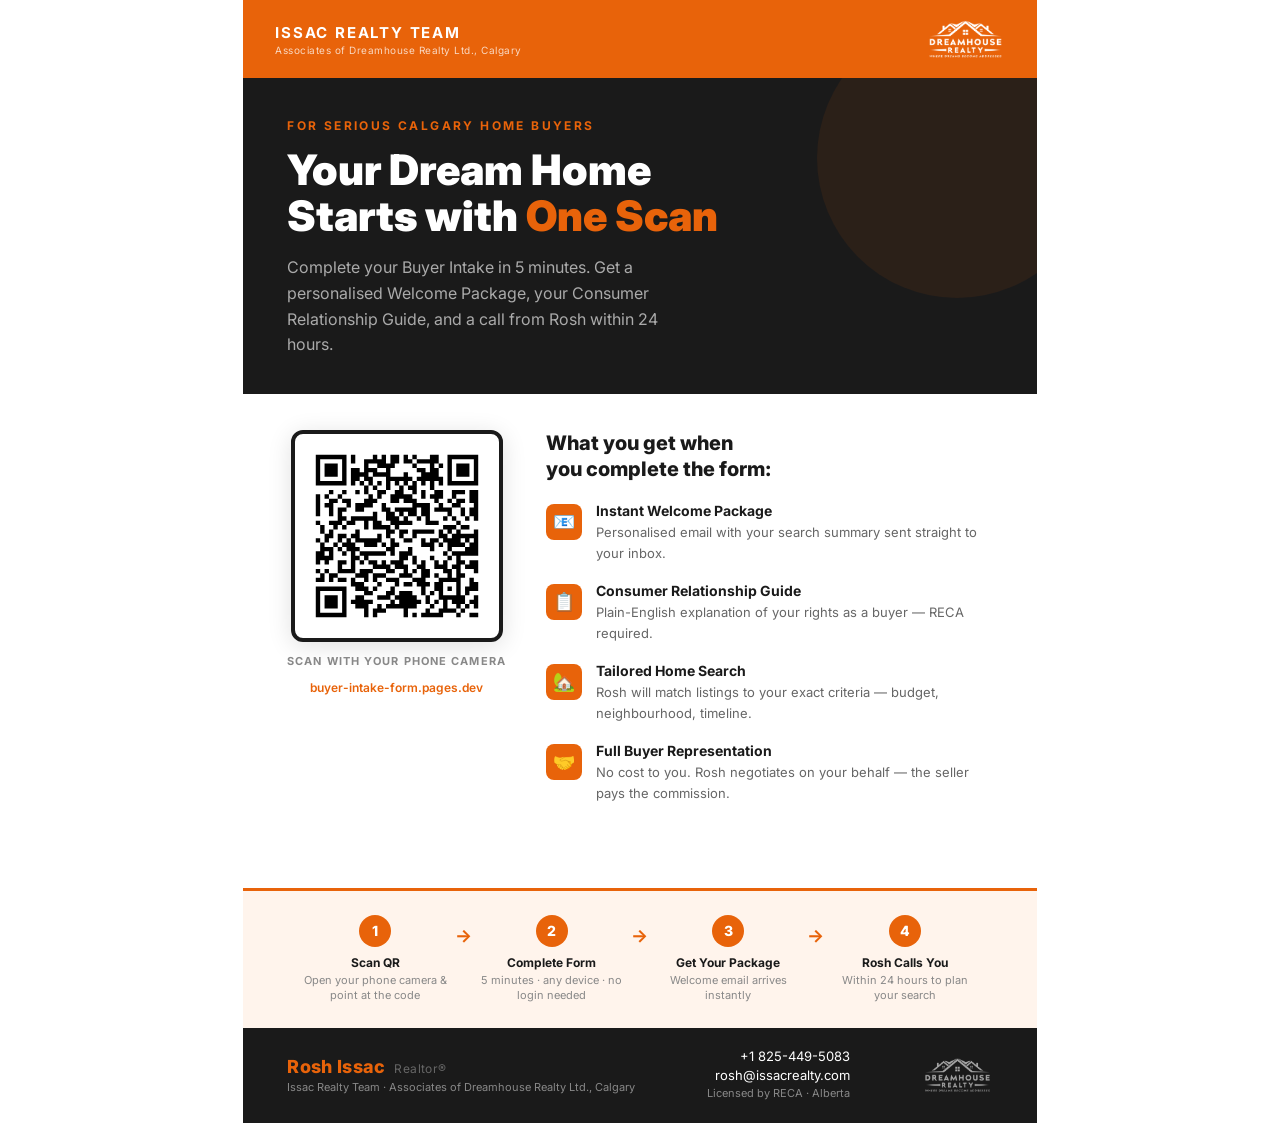
==== open-house-poster.html @ ca8ae50d "Move poster to root, fix asset paths" ====
<!DOCTYPE html>
<html lang="en">
<head>
  <meta charset="UTF-8">
  <title>Open House — Buyer Intake QR Poster</title>
  <style>
    @import url('https://fonts.googleapis.com/css2?family=Inter:wght@400;600;700;900&display=swap');

    * { box-sizing: border-box; margin: 0; padding: 0; }

    body {
      font-family: 'Inter', 'Segoe UI', Arial, sans-serif;
      background: #fff;
      width: 210mm;        /* A4 */
      min-height: 297mm;
      margin: 0 auto;
      color: #1A1A1A;
    }

    /* ---- Page ---- */
    .page {
      width: 210mm;
      min-height: 297mm;
      display: flex;
      flex-direction: column;
      position: relative;
      overflow: hidden;
    }

    /* ---- Top orange bar ---- */
    .top-bar {
      background: #E8630A;
      padding: 18px 32px;
      display: flex;
      align-items: center;
      justify-content: space-between;
    }

    .top-bar .brand-name {
      color: #fff;
      font-size: 15px;
      font-weight: 700;
      letter-spacing: 0.12em;
      text-transform: uppercase;
    }

    .top-bar .brand-sub {
      color: rgba(255,255,255,0.75);
      font-size: 10px;
      margin-top: 2px;
      letter-spacing: 0.05em;
    }

    .top-bar img {
      height: 42px;
      width: auto;
      filter: brightness(0) invert(1);
    }

    /* ---- Hero section ---- */
    .hero {
      background: #1A1A1A;
      padding: 40px 44px 36px;
      position: relative;
      overflow: hidden;
    }

    .hero::after {
      content: '';
      position: absolute;
      right: -60px;
      top: -60px;
      width: 280px;
      height: 280px;
      border-radius: 50%;
      background: #E8630A;
      opacity: 0.08;
    }

    .hero-eyebrow {
      color: #E8630A;
      font-size: 12px;
      font-weight: 700;
      letter-spacing: 0.2em;
      text-transform: uppercase;
      margin-bottom: 14px;
    }

    .hero h1 {
      color: #fff;
      font-size: 42px;
      font-weight: 900;
      line-height: 1.1;
      margin-bottom: 16px;
    }

    .hero h1 span { color: #E8630A; }

    .hero p {
      color: #aaa;
      font-size: 16px;
      line-height: 1.6;
      max-width: 420px;
    }

    /* ---- Middle content ---- */
    .content {
      flex: 1;
      padding: 36px 44px;
      display: flex;
      gap: 40px;
      align-items: flex-start;
    }

    /* QR block */
    .qr-block {
      flex-shrink: 0;
      display: flex;
      flex-direction: column;
      align-items: center;
      gap: 12px;
    }

    .qr-frame {
      border: 4px solid #1A1A1A;
      border-radius: 12px;
      padding: 12px;
      background: #fff;
      box-shadow: 0 4px 24px rgba(0,0,0,0.12);
    }

    .qr-frame svg {
      width: 180px;
      height: 180px;
      display: block;
    }

    .qr-label {
      font-size: 11px;
      font-weight: 700;
      color: #888;
      letter-spacing: 0.1em;
      text-transform: uppercase;
      text-align: center;
    }

    .qr-url {
      font-size: 12px;
      color: #E8630A;
      font-weight: 600;
      text-align: center;
      word-break: break-all;
    }

    /* Benefits block */
    .benefits {
      flex: 1;
    }

    .benefits h2 {
      font-size: 20px;
      font-weight: 800;
      color: #1A1A1A;
      margin-bottom: 20px;
      line-height: 1.3;
    }

    .benefit-item {
      display: flex;
      align-items: flex-start;
      gap: 14px;
      margin-bottom: 18px;
    }

    .benefit-icon {
      width: 36px;
      height: 36px;
      background: #E8630A;
      border-radius: 8px;
      display: flex;
      align-items: center;
      justify-content: center;
      font-size: 18px;
      flex-shrink: 0;
      margin-top: 2px;
    }

    .benefit-text strong {
      display: block;
      font-size: 14px;
      font-weight: 700;
      color: #1A1A1A;
      margin-bottom: 2px;
    }

    .benefit-text span {
      font-size: 13px;
      color: #666;
      line-height: 1.5;
    }

    /* ---- Steps strip ---- */
    .steps {
      background: #FFF4EC;
      border-top: 3px solid #E8630A;
      padding: 24px 44px;
      display: flex;
      gap: 0;
      align-items: flex-start;
    }

    .step {
      flex: 1;
      display: flex;
      flex-direction: column;
      align-items: center;
      text-align: center;
      position: relative;
      padding: 0 12px;
    }

    .step:not(:last-child)::after {
      content: '→';
      position: absolute;
      right: -8px;
      top: 10px;
      color: #E8630A;
      font-size: 18px;
      font-weight: 700;
    }

    .step-num {
      width: 32px;
      height: 32px;
      background: #E8630A;
      color: #fff;
      border-radius: 50%;
      font-size: 14px;
      font-weight: 800;
      display: flex;
      align-items: center;
      justify-content: center;
      margin-bottom: 8px;
    }

    .step strong {
      font-size: 12px;
      font-weight: 700;
      color: #1A1A1A;
      display: block;
      margin-bottom: 3px;
    }

    .step span {
      font-size: 11px;
      color: #888;
      line-height: 1.4;
    }

    /* ---- Agent footer ---- */
    .agent-footer {
      background: #1A1A1A;
      padding: 20px 44px;
      display: flex;
      align-items: center;
      justify-content: space-between;
    }

    .agent-info .agent-name {
      color: #E8630A;
      font-size: 18px;
      font-weight: 800;
      letter-spacing: 0.02em;
    }

    .agent-info .agent-title {
      color: #888;
      font-size: 11px;
      margin-top: 3px;
    }

    .agent-contact {
      text-align: right;
    }

    .agent-contact a, .agent-contact span {
      display: block;
      color: #fff;
      font-size: 13px;
      text-decoration: none;
      margin-bottom: 3px;
    }

    .agent-contact span { color: #888; font-size: 11px; }

    .dh-logo {
      height: 38px;
      width: auto;
    }

    /* ---- Print ---- */
    @media print {
      body { width: 210mm; }
      .page { page-break-after: always; }
    }
  </style>
</head>
<body>
<div class="page">

  <!-- Top orange bar -->
  <div class="top-bar">
    <div>
      <div class="brand-name">Issac Realty Team</div>
      <div class="brand-sub">Associates of Dreamhouse Realty Ltd., Calgary</div>
    </div>
    <img src="assets/dreamhouse-logo.png" alt="Dreamhouse Realty" onerror="this.style.display='none'">
  </div>

  <!-- Hero -->
  <div class="hero">
    <div class="hero-eyebrow">For Serious Calgary Home Buyers</div>
    <h1>Your Dream Home<br>Starts with <span>One Scan</span></h1>
    <p>
      Complete your Buyer Intake in 5 minutes. Get a personalised Welcome Package,
      your Consumer Relationship Guide, and a call from Rosh within 24 hours.
    </p>
  </div>

  <!-- Main content: QR + Benefits -->
  <div class="content">

    <!-- QR Code -->
    <div class="qr-block">
      <div class="qr-frame">
        <!-- Inline SVG QR code inserted by script below -->
        <div id="qr-placeholder" style="width:180px;height:180px;display:flex;align-items:center;justify-content:center;background:#f5f5f5;border-radius:6px;color:#888;font-size:12px;text-align:center;">
          QR Code loads here
        </div>
      </div>
      <div class="qr-label">Scan with your phone camera</div>
      <div class="qr-url">buyer-intake-form.pages.dev</div>
    </div>

    <!-- Benefits -->
    <div class="benefits">
      <h2>What you get when<br>you complete the form:</h2>

      <div class="benefit-item">
        <div class="benefit-icon">📧</div>
        <div class="benefit-text">
          <strong>Instant Welcome Package</strong>
          <span>Personalised email with your search summary sent straight to your inbox.</span>
        </div>
      </div>

      <div class="benefit-item">
        <div class="benefit-icon">📋</div>
        <div class="benefit-text">
          <strong>Consumer Relationship Guide</strong>
          <span>Plain-English explanation of your rights as a buyer — RECA required.</span>
        </div>
      </div>

      <div class="benefit-item">
        <div class="benefit-icon">🏡</div>
        <div class="benefit-text">
          <strong>Tailored Home Search</strong>
          <span>Rosh will match listings to your exact criteria — budget, neighbourhood, timeline.</span>
        </div>
      </div>

      <div class="benefit-item">
        <div class="benefit-icon">🤝</div>
        <div class="benefit-text">
          <strong>Full Buyer Representation</strong>
          <span>No cost to you. Rosh negotiates on your behalf — the seller pays the commission.</span>
        </div>
      </div>
    </div>

  </div>

  <!-- How it works steps -->
  <div class="steps">
    <div class="step">
      <div class="step-num">1</div>
      <strong>Scan QR</strong>
      <span>Open your phone camera & point at the code</span>
    </div>
    <div class="step">
      <div class="step-num">2</div>
      <strong>Complete Form</strong>
      <span>5 minutes · any device · no login needed</span>
    </div>
    <div class="step">
      <div class="step-num">3</div>
      <strong>Get Your Package</strong>
      <span>Welcome email arrives instantly</span>
    </div>
    <div class="step">
      <div class="step-num">4</div>
      <strong>Rosh Calls You</strong>
      <span>Within 24 hours to plan your search</span>
    </div>
  </div>

  <!-- Agent footer -->
  <div class="agent-footer">
    <div class="agent-info">
      <div class="agent-name">Rosh Issac &nbsp;<span style="color:#666;font-size:12px;font-weight:400;">Realtor®</span></div>
      <div class="agent-title">Issac Realty Team · Associates of Dreamhouse Realty Ltd., Calgary</div>
    </div>
    <div class="agent-contact">
      <a href="tel:+18254495083">+1 825-449-5083</a>
      <a href="mailto:rosh@issacrealty.com">rosh@issacrealty.com</a>
      <span>Licensed by RECA · Alberta</span>
    </div>
    <img src="assets/dreamhouse-logo.png" alt="Dreamhouse Realty" class="dh-logo"
         style="filter:brightness(0) invert(1); opacity:0.6;" onerror="this.style.display='none'">
  </div>

</div>

<!-- Load and inline the QR SVG -->
<script>
  fetch('assets/qr-buyer-intake.svg')
    .then(r => r.text())
    .then(svg => {
      const el = document.getElementById('qr-placeholder');
      el.outerHTML = svg.replace('<svg ', '<svg width="180" height="180" ');
    })
    .catch(() => {});
</script>
</body>
</html>
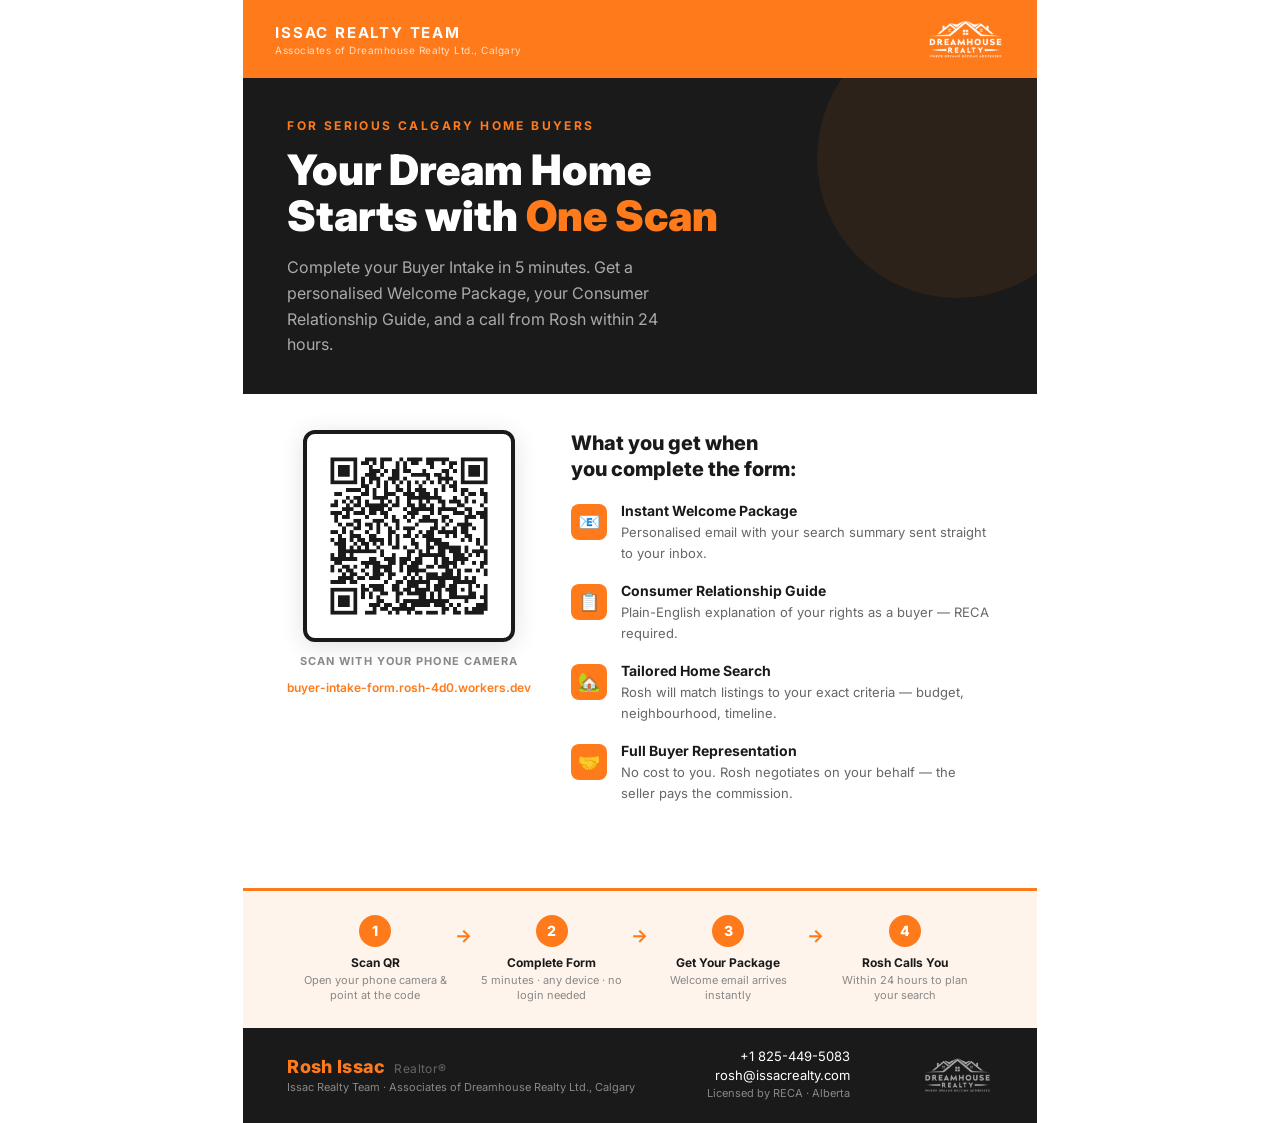
==== commit 3f7c2f53: "Reconcile committed source with live prod (Multi-Family intake, header/OG) The deployed buyer-intake" ====
--- a/open-house-poster.html
+++ b/open-house-poster.html
@@ -29,7 +29,7 @@
 
     /* ---- Top orange bar ---- */
     .top-bar {
-      background: #E8630A;
+      background: #FF7A1A;
       padding: 18px 32px;
       display: flex;
       align-items: center;
@@ -73,12 +73,12 @@
       width: 280px;
       height: 280px;
       border-radius: 50%;
-      background: #E8630A;
+      background: #FF7A1A;
       opacity: 0.08;
     }
 
     .hero-eyebrow {
-      color: #E8630A;
+      color: #FF7A1A;
       font-size: 12px;
       font-weight: 700;
       letter-spacing: 0.2em;
@@ -94,7 +94,7 @@
       margin-bottom: 16px;
     }
 
-    .hero h1 span { color: #E8630A; }
+    .hero h1 span { color: #FF7A1A; }
 
     .hero p {
       color: #aaa;
@@ -146,7 +146,7 @@
 
     .qr-url {
       font-size: 12px;
-      color: #E8630A;
+      color: #FF7A1A;
       font-weight: 600;
       text-align: center;
       word-break: break-all;
@@ -175,7 +175,7 @@
     .benefit-icon {
       width: 36px;
       height: 36px;
-      background: #E8630A;
+      background: #FF7A1A;
       border-radius: 8px;
       display: flex;
       align-items: center;
@@ -202,7 +202,7 @@
     /* ---- Steps strip ---- */
     .steps {
       background: #FFF4EC;
-      border-top: 3px solid #E8630A;
+      border-top: 3px solid #FF7A1A;
       padding: 24px 44px;
       display: flex;
       gap: 0;
@@ -224,7 +224,7 @@
       position: absolute;
       right: -8px;
       top: 10px;
-      color: #E8630A;
+      color: #FF7A1A;
       font-size: 18px;
       font-weight: 700;
     }
@@ -232,7 +232,7 @@
     .step-num {
       width: 32px;
       height: 32px;
-      background: #E8630A;
+      background: #FF7A1A;
       color: #fff;
       border-radius: 50%;
       font-size: 14px;
@@ -267,7 +267,7 @@
     }
 
     .agent-info .agent-name {
-      color: #E8630A;
+      color: #FF7A1A;
       font-size: 18px;
       font-weight: 800;
       letter-spacing: 0.02em;
@@ -333,13 +333,10 @@
     <!-- QR Code -->
     <div class="qr-block">
       <div class="qr-frame">
-        <!-- Inline SVG QR code inserted by script below -->
-        <div id="qr-placeholder" style="width:180px;height:180px;display:flex;align-items:center;justify-content:center;background:#f5f5f5;border-radius:6px;color:#888;font-size:12px;text-align:center;">
-          QR Code loads here
-        </div>
+        <img src="assets/qr-buyer-intake.png" alt="QR Code" style="width:180px;height:180px;display:block;">
       </div>
       <div class="qr-label">Scan with your phone camera</div>
-      <div class="qr-url">buyer-intake-form.pages.dev</div>
+      <div class="qr-url">buyer-intake-form.rosh-4d0.workers.dev</div>
     </div>
 
     <!-- Benefits -->
@@ -422,15 +419,5 @@
 
 </div>
 
-<!-- Load and inline the QR SVG -->
-<script>
-  fetch('assets/qr-buyer-intake.svg')
-    .then(r => r.text())
-    .then(svg => {
-      const el = document.getElementById('qr-placeholder');
-      el.outerHTML = svg.replace('<svg ', '<svg width="180" height="180" ');
-    })
-    .catch(() => {});
-</script>
 </body>
 </html>
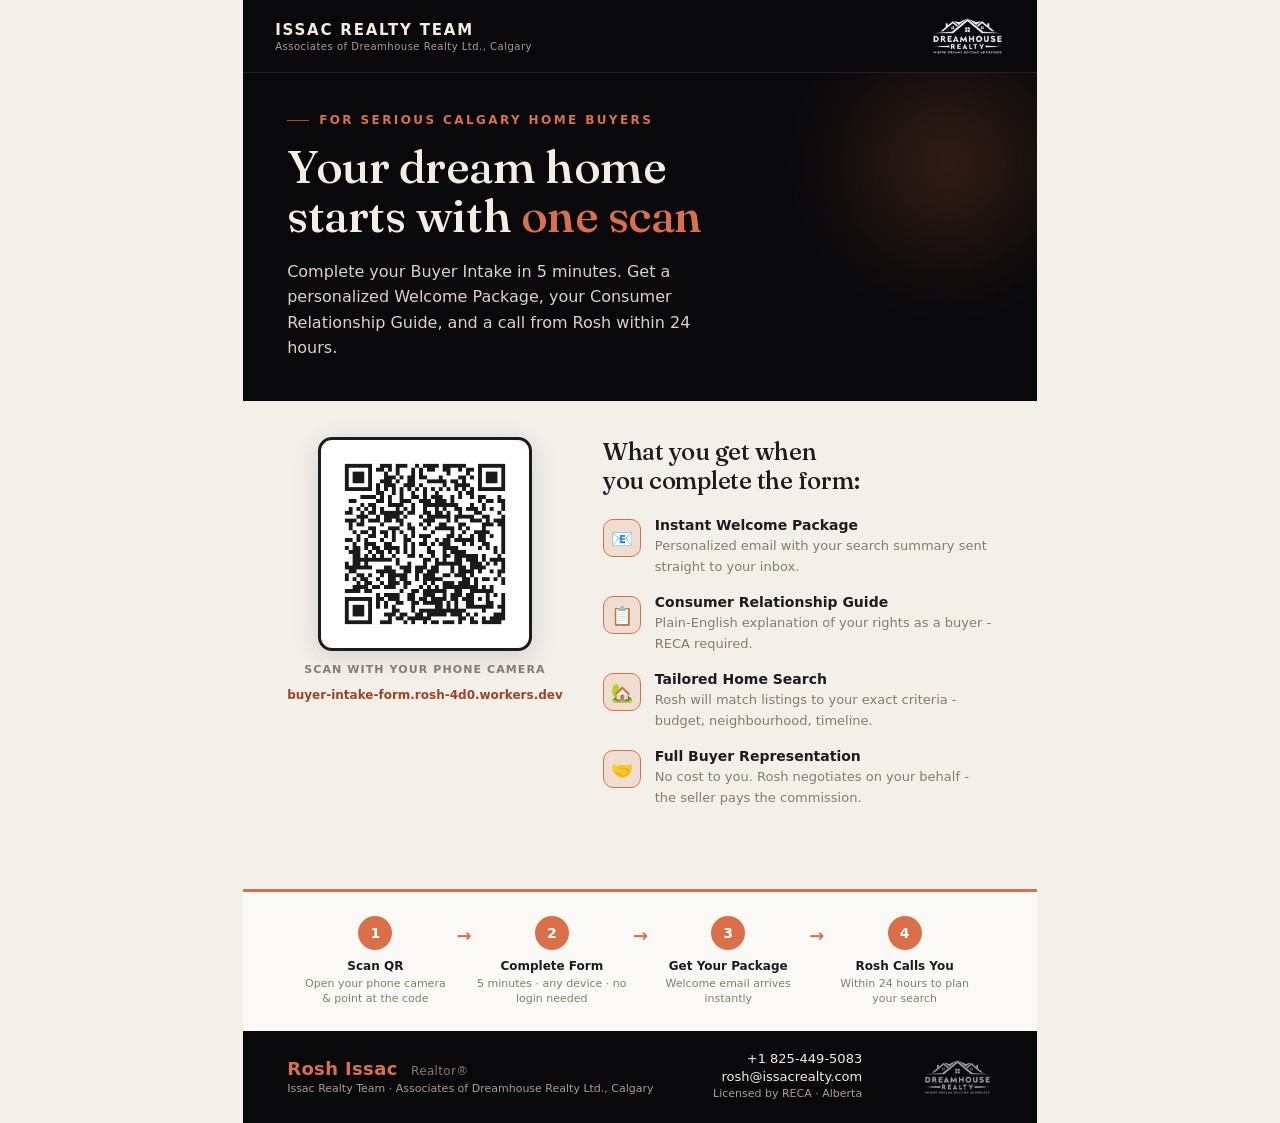
==== commit ca22f65f: "C-6: restyle thank-you page + open-house poster to the house style - thank-you.html: now fully self-" ====
--- a/open-house-poster.html
+++ b/open-house-poster.html
@@ -2,327 +2,141 @@
 <html lang="en">
 <head>
   <meta charset="UTF-8">
-  <title>Open House — Buyer Intake QR Poster</title>
+  <title>Open House - Buyer Intake QR Poster</title>
   <style>
-    @import url('https://fonts.googleapis.com/css2?family=Inter:wght@400;600;700;900&display=swap');
+    /* Open House QR poster (A4 print) — The Issac House Style, terracotta #d97047 */
+    @font-face{
+      font-family:"Fraunces";
+      src:url("assets/fraunces-latin-var.woff2") format("woff2");
+      font-weight:400 600;font-style:normal;font-display:swap;
+    }
+
+    :root{
+      --paper:#09090b; --ink:#f4eee2; --ink-soft:#d9d3c6; --muted:#a79f91;
+      --ivory:#f3efe9; --ivory-card:#fbf9f5; --charcoal:#1c1b20; --muted-l:#857c6f;
+      --accent:#d97047; --accent-soft:rgba(217,112,71,.14); --accent-ink:#9c4526;
+      --gold:#c9a25e; --grad-gold:linear-gradient(120deg,#dcbf86,#c9a25e 50%,#b08438);
+      --hair-l:rgba(28,27,32,.12);
+      --sans:-apple-system,BlinkMacSystemFont,"Segoe UI",system-ui,Roboto,Helvetica,Arial,sans-serif;
+      --serif:"Fraunces",Georgia,"Times New Roman",serif;
+    }
 
     * { box-sizing: border-box; margin: 0; padding: 0; }
 
     body {
-      font-family: 'Inter', 'Segoe UI', Arial, sans-serif;
-      background: #fff;
+      font-family: var(--sans);
+      background: var(--ivory);
       width: 210mm;        /* A4 */
       min-height: 297mm;
       margin: 0 auto;
-      color: #1A1A1A;
-    }
-
-    /* ---- Page ---- */
-    .page {
-      width: 210mm;
-      min-height: 297mm;
-      display: flex;
-      flex-direction: column;
-      position: relative;
-      overflow: hidden;
-    }
-
-    /* ---- Top orange bar ---- */
+      color: var(--charcoal);
+      -webkit-font-smoothing:antialiased;
+    }
+
+    .page { width:210mm; min-height:297mm; display:flex; flex-direction:column; position:relative; overflow:hidden; }
+
+    /* ---- Top brand bar (dark) ---- */
     .top-bar {
-      background: #FF7A1A;
-      padding: 18px 32px;
-      display: flex;
-      align-items: center;
-      justify-content: space-between;
-    }
-
-    .top-bar .brand-name {
-      color: #fff;
-      font-size: 15px;
-      font-weight: 700;
-      letter-spacing: 0.12em;
-      text-transform: uppercase;
-    }
-
-    .top-bar .brand-sub {
-      color: rgba(255,255,255,0.75);
-      font-size: 10px;
-      margin-top: 2px;
-      letter-spacing: 0.05em;
-    }
-
-    .top-bar img {
-      height: 42px;
-      width: auto;
-      filter: brightness(0) invert(1);
-    }
-
-    /* ---- Hero section ---- */
-    .hero {
-      background: #1A1A1A;
-      padding: 40px 44px 36px;
-      position: relative;
-      overflow: hidden;
-    }
-
+      background: var(--paper);
+      padding: 16px 32px;
+      display: flex; align-items: center; justify-content: space-between;
+      border-bottom: 1px solid rgba(244,238,226,.10);
+    }
+    .top-bar .brand-name { color: var(--ink); font-size:15px; font-weight:700; letter-spacing:.12em; text-transform:uppercase; }
+    .top-bar .brand-sub { color: var(--muted); font-size:10px; margin-top:2px; letter-spacing:.05em; }
+    .top-bar img { height:40px; width:auto; filter: brightness(0) invert(1); opacity:.95; }
+
+    /* ---- Dark cinematic hero ---- */
+    .hero { background: var(--paper); padding: 40px 44px 40px; position: relative; overflow: hidden; }
     .hero::after {
-      content: '';
-      position: absolute;
-      right: -60px;
-      top: -60px;
-      width: 280px;
-      height: 280px;
-      border-radius: 50%;
-      background: #FF7A1A;
-      opacity: 0.08;
-    }
-
+      content:''; position:absolute; right:-70px; top:-70px; width:320px; height:320px; border-radius:50%;
+      background: radial-gradient(circle, var(--accent), transparent 65%); opacity:.20; filter:blur(20px);
+    }
     .hero-eyebrow {
-      color: #FF7A1A;
-      font-size: 12px;
-      font-weight: 700;
-      letter-spacing: 0.2em;
-      text-transform: uppercase;
-      margin-bottom: 14px;
-    }
-
+      position:relative; color: var(--accent); font-size:12px; font-weight:700;
+      letter-spacing:.2em; text-transform:uppercase; margin-bottom:16px;
+      display:flex; align-items:center; gap:10px;
+    }
+    .hero-eyebrow::before{ content:''; width:22px; height:1px; background:var(--accent); opacity:.7; }
     .hero h1 {
-      color: #fff;
-      font-size: 42px;
-      font-weight: 900;
-      line-height: 1.1;
-      margin-bottom: 16px;
-    }
-
-    .hero h1 span { color: #FF7A1A; }
-
-    .hero p {
-      color: #aaa;
-      font-size: 16px;
-      line-height: 1.6;
-      max-width: 420px;
-    }
-
-    /* ---- Middle content ---- */
-    .content {
-      flex: 1;
-      padding: 36px 44px;
-      display: flex;
-      gap: 40px;
-      align-items: flex-start;
-    }
-
-    /* QR block */
-    .qr-block {
-      flex-shrink: 0;
-      display: flex;
-      flex-direction: column;
-      align-items: center;
-      gap: 12px;
-    }
-
+      position:relative; color: var(--ink); font-family: var(--serif); font-size:46px; font-weight:500;
+      line-height:1.06; letter-spacing:-.01em; margin-bottom:18px;
+    }
+    .hero h1 span { color: var(--accent); }
+    .hero p { position:relative; color: var(--ink-soft); font-size:16px; line-height:1.6; max-width:440px; }
+
+    /* ---- Middle content (ivory) ---- */
+    .content { flex:1; padding:36px 44px; display:flex; gap:40px; align-items:flex-start; background:var(--ivory); }
+
+    .qr-block { flex-shrink:0; display:flex; flex-direction:column; align-items:center; gap:12px; }
     .qr-frame {
-      border: 4px solid #1A1A1A;
-      border-radius: 12px;
-      padding: 12px;
-      background: #fff;
-      box-shadow: 0 4px 24px rgba(0,0,0,0.12);
-    }
-
-    .qr-frame svg {
-      width: 180px;
-      height: 180px;
-      display: block;
-    }
-
-    .qr-label {
-      font-size: 11px;
-      font-weight: 700;
-      color: #888;
-      letter-spacing: 0.1em;
-      text-transform: uppercase;
-      text-align: center;
-    }
-
-    .qr-url {
-      font-size: 12px;
-      color: #FF7A1A;
-      font-weight: 600;
-      text-align: center;
-      word-break: break-all;
-    }
-
-    /* Benefits block */
-    .benefits {
-      flex: 1;
-    }
-
+      border:3px solid var(--charcoal); border-radius:14px; padding:12px; background:#fff;
+      box-shadow:0 6px 26px rgba(28,27,32,.14);
+    }
+    .qr-frame img { width:184px; height:184px; display:block; }
+    .qr-label { font-size:11px; font-weight:700; color:var(--muted-l); letter-spacing:.1em; text-transform:uppercase; text-align:center; }
+    .qr-url { font-size:12px; color:var(--accent-ink); font-weight:700; text-align:center; word-break:break-all; }
+
+    .benefits { flex:1; }
     .benefits h2 {
-      font-size: 20px;
-      font-weight: 800;
-      color: #1A1A1A;
-      margin-bottom: 20px;
-      line-height: 1.3;
-    }
-
-    .benefit-item {
-      display: flex;
-      align-items: flex-start;
-      gap: 14px;
-      margin-bottom: 18px;
-    }
-
+      font-family:var(--serif); font-size:24px; font-weight:500; letter-spacing:-.01em;
+      color:var(--charcoal); margin-bottom:22px; line-height:1.22;
+    }
+    .benefit-item { display:flex; align-items:flex-start; gap:14px; margin-bottom:18px; }
     .benefit-icon {
-      width: 36px;
-      height: 36px;
-      background: #FF7A1A;
-      border-radius: 8px;
-      display: flex;
-      align-items: center;
-      justify-content: center;
-      font-size: 18px;
-      flex-shrink: 0;
-      margin-top: 2px;
-    }
-
-    .benefit-text strong {
-      display: block;
-      font-size: 14px;
-      font-weight: 700;
-      color: #1A1A1A;
-      margin-bottom: 2px;
-    }
-
-    .benefit-text span {
-      font-size: 13px;
-      color: #666;
-      line-height: 1.5;
-    }
-
-    /* ---- Steps strip ---- */
+      width:38px; height:38px; background:var(--accent-soft); border:1px solid var(--accent);
+      border-radius:10px; display:flex; align-items:center; justify-content:center; font-size:18px;
+      flex-shrink:0; margin-top:2px;
+    }
+    .benefit-text strong { display:block; font-size:14px; font-weight:700; color:var(--charcoal); margin-bottom:2px; }
+    .benefit-text span { font-size:13px; color:var(--muted-l); line-height:1.5; }
+
+    /* ---- Steps strip (warm ivory) ---- */
     .steps {
-      background: #FFF4EC;
-      border-top: 3px solid #FF7A1A;
-      padding: 24px 44px;
-      display: flex;
-      gap: 0;
-      align-items: flex-start;
-    }
-
-    .step {
-      flex: 1;
-      display: flex;
-      flex-direction: column;
-      align-items: center;
-      text-align: center;
-      position: relative;
-      padding: 0 12px;
-    }
-
+      background:var(--ivory-card); border-top:3px solid var(--accent);
+      padding:24px 44px; display:flex; gap:0; align-items:flex-start;
+    }
+    .step { flex:1; display:flex; flex-direction:column; align-items:center; text-align:center; position:relative; padding:0 12px; }
     .step:not(:last-child)::after {
-      content: '→';
-      position: absolute;
-      right: -8px;
-      top: 10px;
-      color: #FF7A1A;
-      font-size: 18px;
-      font-weight: 700;
-    }
-
+      content:'\2192'; position:absolute; right:-8px; top:9px; color:var(--accent); font-size:18px; font-weight:700;
+    }
     .step-num {
-      width: 32px;
-      height: 32px;
-      background: #FF7A1A;
-      color: #fff;
-      border-radius: 50%;
-      font-size: 14px;
-      font-weight: 800;
-      display: flex;
-      align-items: center;
-      justify-content: center;
-      margin-bottom: 8px;
-    }
-
-    .step strong {
-      font-size: 12px;
-      font-weight: 700;
-      color: #1A1A1A;
-      display: block;
-      margin-bottom: 3px;
-    }
-
-    .step span {
-      font-size: 11px;
-      color: #888;
-      line-height: 1.4;
-    }
-
-    /* ---- Agent footer ---- */
-    .agent-footer {
-      background: #1A1A1A;
-      padding: 20px 44px;
-      display: flex;
-      align-items: center;
-      justify-content: space-between;
-    }
-
-    .agent-info .agent-name {
-      color: #FF7A1A;
-      font-size: 18px;
-      font-weight: 800;
-      letter-spacing: 0.02em;
-    }
-
-    .agent-info .agent-title {
-      color: #888;
-      font-size: 11px;
-      margin-top: 3px;
-    }
-
-    .agent-contact {
-      text-align: right;
-    }
-
-    .agent-contact a, .agent-contact span {
-      display: block;
-      color: #fff;
-      font-size: 13px;
-      text-decoration: none;
-      margin-bottom: 3px;
-    }
-
-    .agent-contact span { color: #888; font-size: 11px; }
-
-    .dh-logo {
-      height: 38px;
-      width: auto;
-    }
-
-    /* ---- Print ---- */
-    @media print {
-      body { width: 210mm; }
-      .page { page-break-after: always; }
-    }
+      width:34px; height:34px; background:var(--accent); color:#fff; border-radius:50%;
+      font-size:14px; font-weight:800; display:flex; align-items:center; justify-content:center; margin-bottom:9px;
+    }
+    .step strong { font-size:12px; font-weight:700; color:var(--charcoal); display:block; margin-bottom:3px; }
+    .step span { font-size:11px; color:var(--muted-l); line-height:1.4; }
+
+    /* ---- Agent footer (dark band) ---- */
+    .agent-footer { background:var(--paper); padding:20px 44px; display:flex; align-items:center; justify-content:space-between; }
+    .agent-info .agent-name { color:var(--accent); font-size:18px; font-weight:800; letter-spacing:.02em; }
+    .agent-info .agent-title { color:var(--muted); font-size:11px; margin-top:3px; }
+    .agent-contact { text-align:right; }
+    .agent-contact a, .agent-contact span { display:block; color:var(--ink); font-size:13px; text-decoration:none; margin-bottom:3px; }
+    .agent-contact span { color:var(--muted); font-size:11px; }
+    .dh-logo { height:38px; width:auto; }
+
+    @media print { body { width:210mm; } .page { page-break-after: always; } }
   </style>
 </head>
 <body>
 <div class="page">
 
-  <!-- Top orange bar -->
+  <!-- Top brand bar -->
   <div class="top-bar">
     <div>
       <div class="brand-name">Issac Realty Team</div>
       <div class="brand-sub">Associates of Dreamhouse Realty Ltd., Calgary</div>
     </div>
-    <img src="assets/dreamhouse-logo.png" alt="Dreamhouse Realty" onerror="this.style.display='none'">
+    <img src="icons/dreamhouse-logo.png" alt="Dreamhouse Realty" onerror="this.style.display='none'">
   </div>
 
   <!-- Hero -->
   <div class="hero">
     <div class="hero-eyebrow">For Serious Calgary Home Buyers</div>
-    <h1>Your Dream Home<br>Starts with <span>One Scan</span></h1>
+    <h1>Your dream home<br>starts with <span>one scan</span></h1>
     <p>
-      Complete your Buyer Intake in 5 minutes. Get a personalised Welcome Package,
+      Complete your Buyer Intake in 5 minutes. Get a personalized Welcome Package,
       your Consumer Relationship Guide, and a call from Rosh within 24 hours.
     </p>
   </div>
@@ -333,7 +147,7 @@
     <!-- QR Code -->
     <div class="qr-block">
       <div class="qr-frame">
-        <img src="assets/qr-buyer-intake.png" alt="QR Code" style="width:180px;height:180px;display:block;">
+        <img src="assets/qr-buyer-intake.png" alt="QR Code">
       </div>
       <div class="qr-label">Scan with your phone camera</div>
       <div class="qr-url">buyer-intake-form.rosh-4d0.workers.dev</div>
@@ -347,7 +161,7 @@
         <div class="benefit-icon">📧</div>
         <div class="benefit-text">
           <strong>Instant Welcome Package</strong>
-          <span>Personalised email with your search summary sent straight to your inbox.</span>
+          <span>Personalized email with your search summary sent straight to your inbox.</span>
         </div>
       </div>
 
@@ -355,7 +169,7 @@
         <div class="benefit-icon">📋</div>
         <div class="benefit-text">
           <strong>Consumer Relationship Guide</strong>
-          <span>Plain-English explanation of your rights as a buyer — RECA required.</span>
+          <span>Plain-English explanation of your rights as a buyer - RECA required.</span>
         </div>
       </div>
 
@@ -363,7 +177,7 @@
         <div class="benefit-icon">🏡</div>
         <div class="benefit-text">
           <strong>Tailored Home Search</strong>
-          <span>Rosh will match listings to your exact criteria — budget, neighbourhood, timeline.</span>
+          <span>Rosh will match listings to your exact criteria - budget, neighbourhood, timeline.</span>
         </div>
       </div>
 
@@ -371,7 +185,7 @@
         <div class="benefit-icon">🤝</div>
         <div class="benefit-text">
           <strong>Full Buyer Representation</strong>
-          <span>No cost to you. Rosh negotiates on your behalf — the seller pays the commission.</span>
+          <span>No cost to you. Rosh negotiates on your behalf - the seller pays the commission.</span>
         </div>
       </div>
     </div>
@@ -383,7 +197,7 @@
     <div class="step">
       <div class="step-num">1</div>
       <strong>Scan QR</strong>
-      <span>Open your phone camera & point at the code</span>
+      <span>Open your phone camera &amp; point at the code</span>
     </div>
     <div class="step">
       <div class="step-num">2</div>
@@ -405,7 +219,7 @@
   <!-- Agent footer -->
   <div class="agent-footer">
     <div class="agent-info">
-      <div class="agent-name">Rosh Issac &nbsp;<span style="color:#666;font-size:12px;font-weight:400;">Realtor®</span></div>
+      <div class="agent-name">Rosh Issac &nbsp;<span style="color:var(--muted-l);font-size:12px;font-weight:400;">Realtor®</span></div>
       <div class="agent-title">Issac Realty Team · Associates of Dreamhouse Realty Ltd., Calgary</div>
     </div>
     <div class="agent-contact">
@@ -413,7 +227,7 @@
       <a href="mailto:rosh@issacrealty.com">rosh@issacrealty.com</a>
       <span>Licensed by RECA · Alberta</span>
     </div>
-    <img src="assets/dreamhouse-logo.png" alt="Dreamhouse Realty" class="dh-logo"
+    <img src="icons/dreamhouse-logo.png" alt="Dreamhouse Realty" class="dh-logo"
          style="filter:brightness(0) invert(1); opacity:0.6;" onerror="this.style.display='none'">
   </div>
 
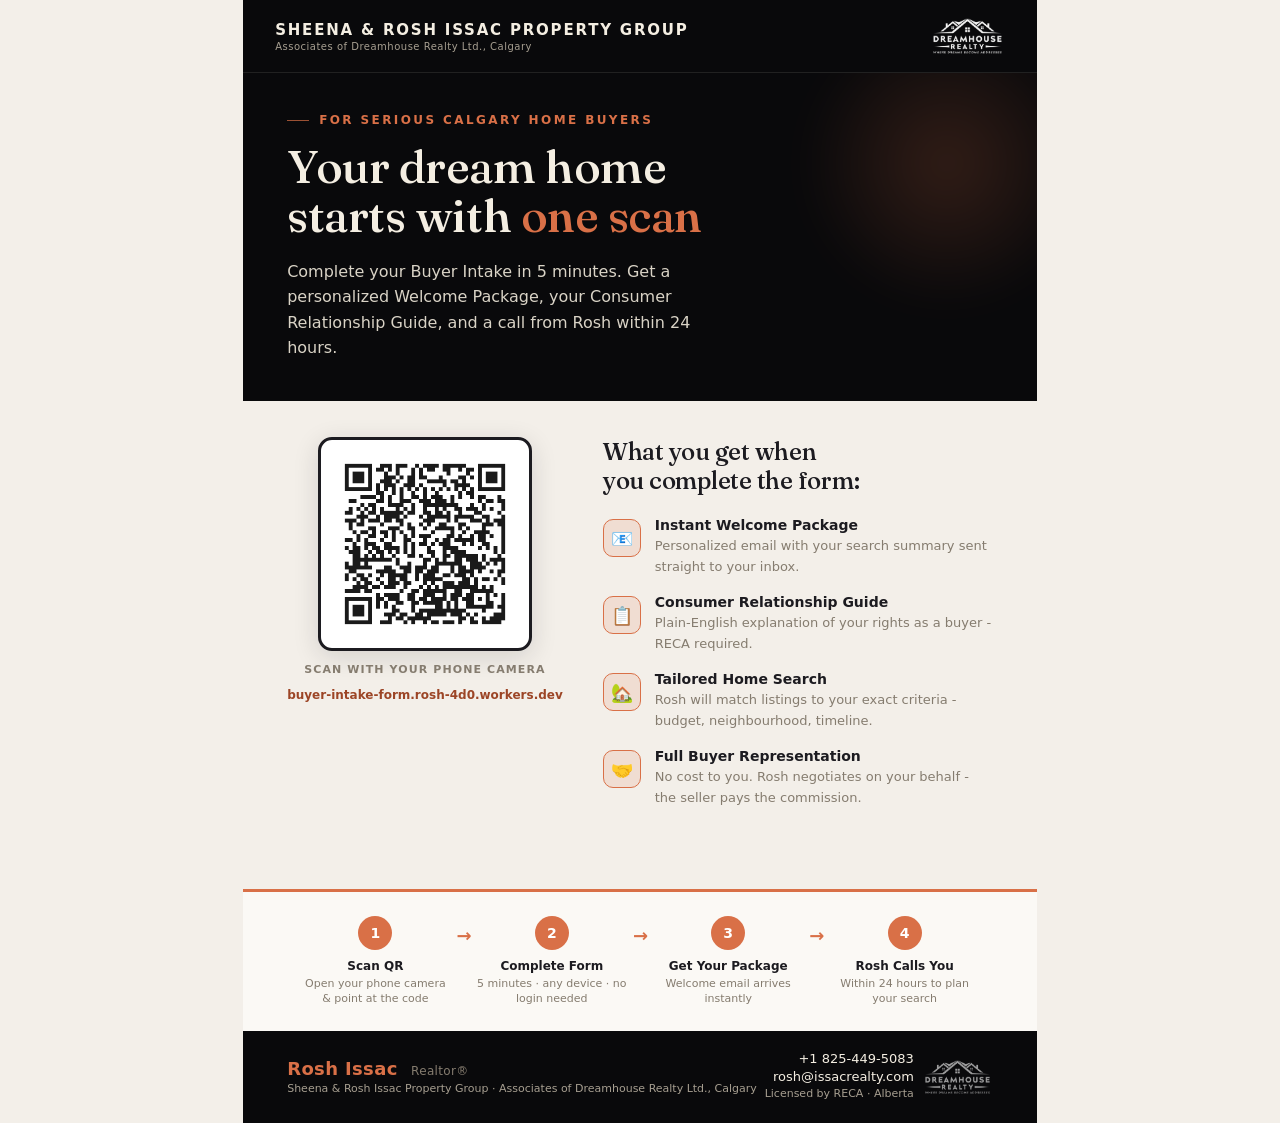
==== commit 135afeff: "C-6 RECA fix: replace forbidden 'Issac Realty Team' with full team + brokerage line on every client " ====
--- a/open-house-poster.html
+++ b/open-house-poster.html
@@ -125,7 +125,7 @@
   <!-- Top brand bar -->
   <div class="top-bar">
     <div>
-      <div class="brand-name">Issac Realty Team</div>
+      <div class="brand-name">Sheena &amp; Rosh Issac Property Group</div>
       <div class="brand-sub">Associates of Dreamhouse Realty Ltd., Calgary</div>
     </div>
     <img src="icons/dreamhouse-logo.png" alt="Dreamhouse Realty" onerror="this.style.display='none'">
@@ -220,7 +220,7 @@
   <div class="agent-footer">
     <div class="agent-info">
       <div class="agent-name">Rosh Issac &nbsp;<span style="color:var(--muted-l);font-size:12px;font-weight:400;">Realtor®</span></div>
-      <div class="agent-title">Issac Realty Team · Associates of Dreamhouse Realty Ltd., Calgary</div>
+      <div class="agent-title">Sheena &amp; Rosh Issac Property Group · Associates of Dreamhouse Realty Ltd., Calgary</div>
     </div>
     <div class="agent-contact">
       <a href="tel:+18254495083">+1 825-449-5083</a>
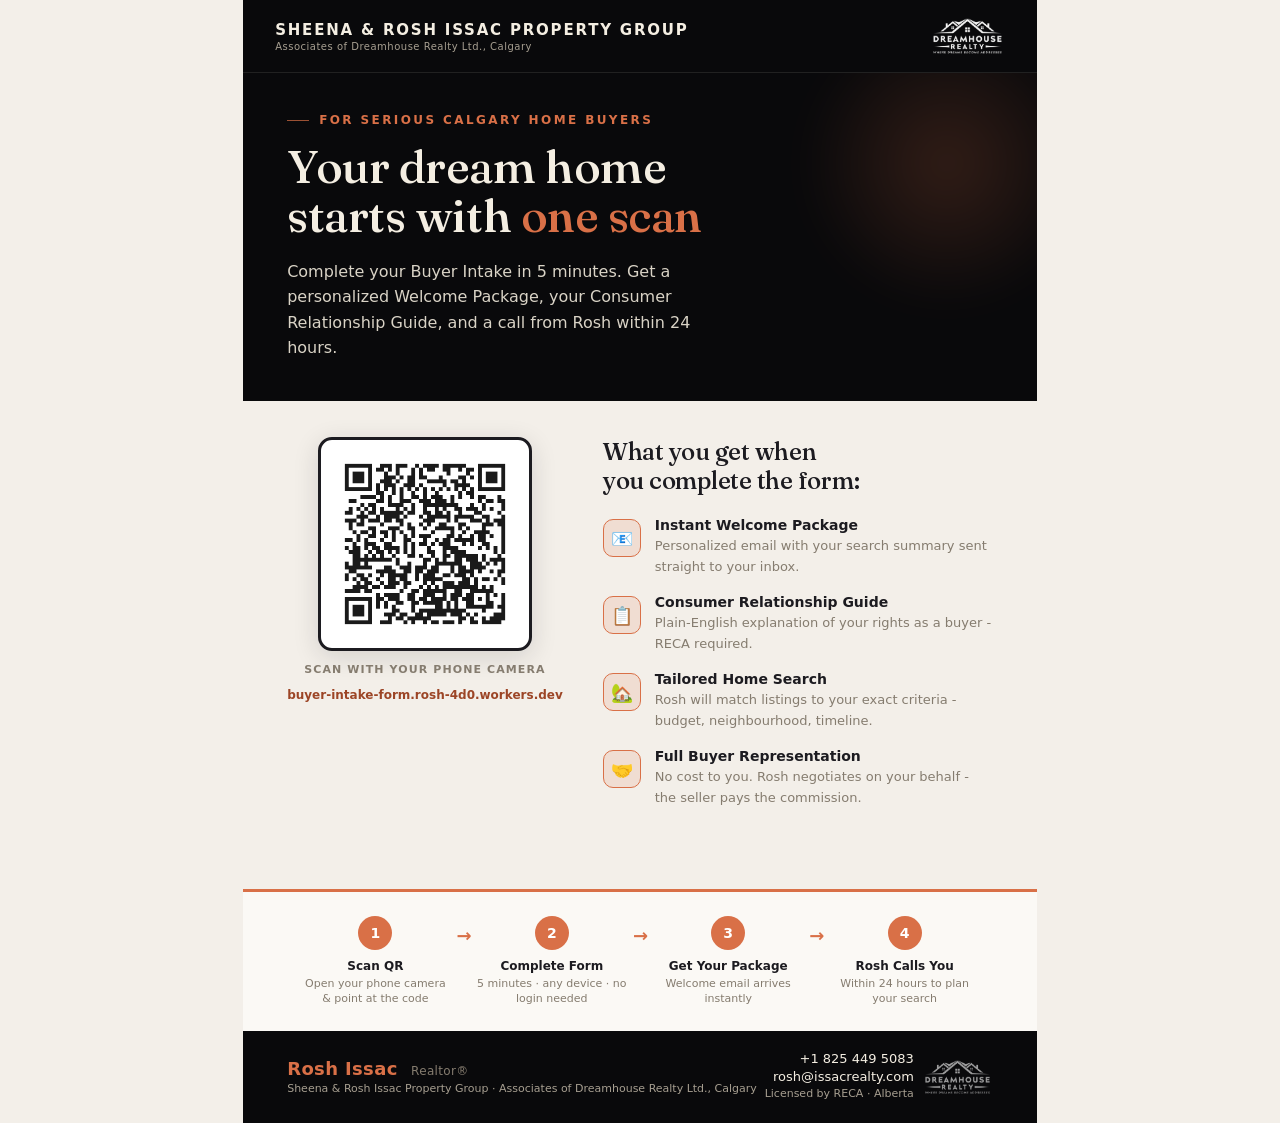
==== commit a5adffe0: "C-6 3b sweep: hero-id (Rosh + phone + email), band logo to colour-in-white-chip right + uniform disc" ====
--- a/open-house-poster.html
+++ b/open-house-poster.html
@@ -223,7 +223,7 @@
       <div class="agent-title">Sheena &amp; Rosh Issac Property Group · Associates of Dreamhouse Realty Ltd., Calgary</div>
     </div>
     <div class="agent-contact">
-      <a href="tel:+18254495083">+1 825-449-5083</a>
+      <a href="tel:+18254495083">+1 825 449 5083</a>
       <a href="mailto:rosh@issacrealty.com">rosh@issacrealty.com</a>
       <span>Licensed by RECA · Alberta</span>
     </div>
